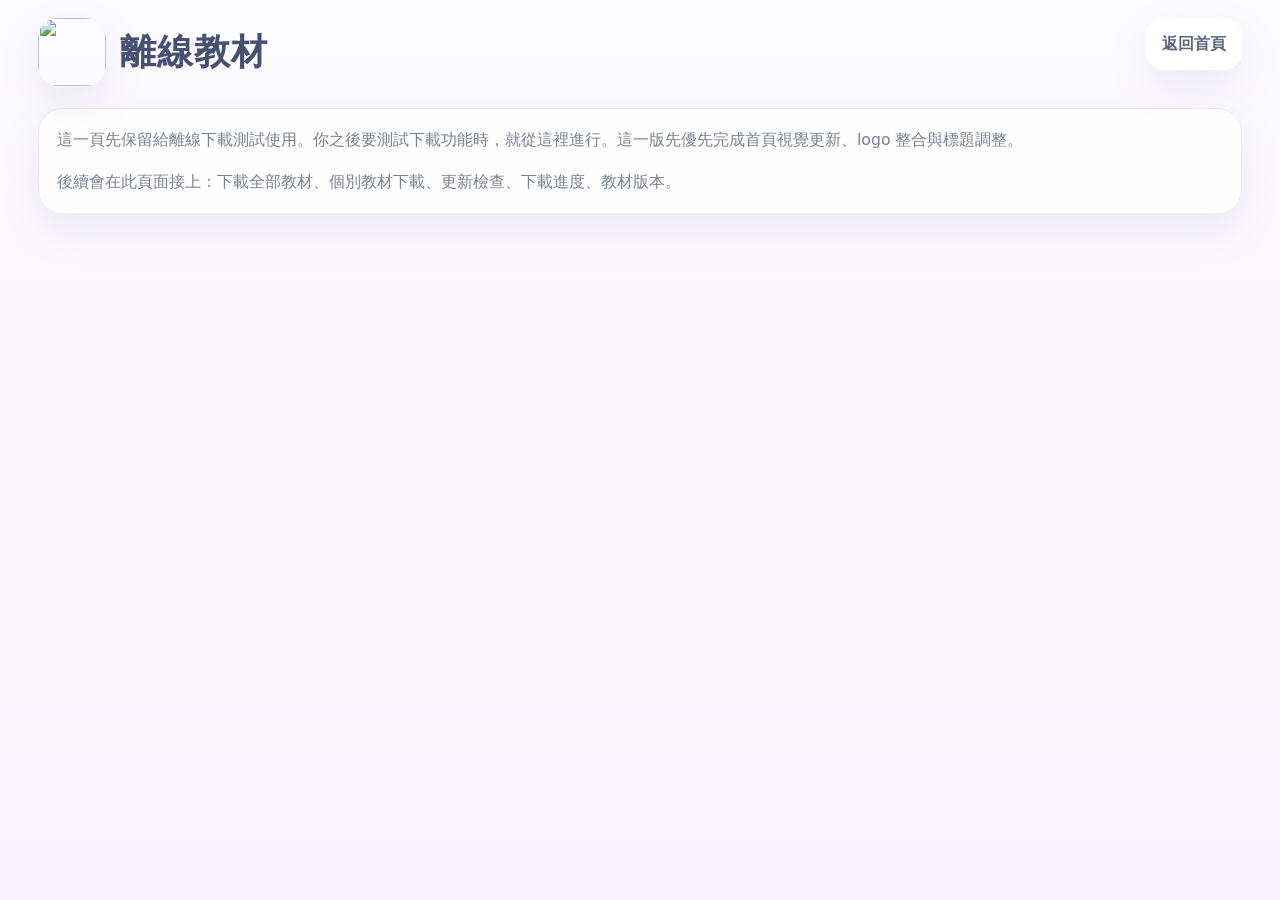
==== offline.html @ 57a9183a "Add files via upload" ====
<!doctype html><html lang="zh-Hant"><head><meta charset="utf-8"><meta name="viewport" content="width=device-width,initial-scale=1,viewport-fit=cover"><title>離線教材｜剛剛の數位小教室</title><link rel="stylesheet" href="./style.css"></head><body><div class="shell"><header class="header"><div class="identity"><img class="app-mark" src="./assets/app-icon-192.png" alt=""><div class="title-wrap"><h1>離線教材</h1></div></div><div class="header-actions"><a class="install-button" href="./index.html"><span>返回首頁</span></a></div></header><section class="meta-panel" style="display:block"><p style="margin:0 0 12px;line-height:1.9">這一頁先保留給離線下載測試使用。你之後要測試下載功能時，就從這裡進行。這一版先優先完成首頁視覺更新、logo 整合與標題調整。</p><p style="margin:0;line-height:1.9">後續會在此頁面接上：下載全部教材、個別教材下載、更新檢查、下載進度、教材版本。</p></section></div></body></html>
---- style.css ----
:root{
  --bg:#f8f5fb; --panel:#ffffffbf; --text:#35425b; --muted:#7a8194; --line:#ece4f2;
  --shadow:0 16px 40px rgba(122,112,146,.12); --radius:28px;
  --rose:#f7dde4; --beige:#f2e4d5; --lavender:#eadcf6; --mint:#dbece6; --blue:#dfe5f4;
  --pink:#f3dfe9; --sand:#f4e7d1; --violet:#e4e2f8; --sage:#dbe9e6;
}
*{box-sizing:border-box}
html,body{margin:0;padding:0;background:linear-gradient(180deg,#fcfbff 0%,#f7f3fa 100%);color:var(--text);font-family:"DFPHaiBao-W3","Hannotate TC","PingFang TC","Microsoft JhengHei",system-ui,sans-serif;}
body{min-height:100dvh}
a{text-decoration:none;color:inherit}
button{font:inherit}
.shell{max-width:1240px;margin:0 auto;padding:18px 18px 36px}
.header{display:flex;justify-content:space-between;gap:18px;align-items:flex-start;margin-bottom:18px;flex-wrap:wrap}
.identity{display:flex;gap:14px;align-items:center;flex:1 1 auto;min-width:290px}
.app-mark{width:68px;height:68px;border-radius:20px;box-shadow:var(--shadow)}
.title-wrap{display:flex;align-items:center;gap:12px;flex-wrap:wrap}
h1{margin:0;font-size:clamp(1.9rem,2.8vw,2.8rem);line-height:1;color:#465073;font-weight:900;letter-spacing:.03em}
h1 .no{display:inline-block;font-size:.48em;transform:rotate(-18deg) translateY(-.45em);transform-origin:center;color:#ec8fb0;margin:0 .08em 0 .02em;font-weight:900}
.logo-cluster{display:flex;align-items:center;gap:10px;flex-wrap:nowrap}
.logo-card,.logo-dot{display:grid;place-items:center;border-radius:18px;background:rgba(255,255,255,.82);box-shadow:0 10px 24px rgba(124,105,140,.11);border:1px solid rgba(241,230,244,.9)}
.logo-card{width:74px;height:74px;padding:8px}
.logo-card img{max-width:100%;max-height:100%;object-fit:contain}
.logo-dot{width:54px;height:54px;padding:8px;background:linear-gradient(180deg,#fff9fb,#fff)}
.logo-dot img{max-width:100%;max-height:100%;object-fit:contain;opacity:.94}
.header-actions{display:flex;align-items:center;gap:12px;flex-wrap:wrap}
.icon-btn,.install-button{border:0;background:#fff;border-radius:18px;box-shadow:var(--shadow);display:flex;align-items:center;justify-content:center;color:#5b6680}
.icon-btn{width:52px;height:52px}
.install-button{padding:0 16px;height:52px;gap:10px;font-weight:800}
.install-button span{white-space:nowrap}
.icon-btn svg,.install-button svg{width:22px;height:22px}
.section-bar{display:flex;align-items:center;gap:14px;margin:8px 0 18px}
.back-button{width:48px;height:48px;border-radius:16px;border:0;background:#fff;box-shadow:var(--shadow);display:grid;place-items:center;color:#66728f}
.section-bar h2{margin:0;font-size:1.55rem;font-weight:900;color:#55607d}
.grid{display:grid;grid-template-columns:repeat(3,minmax(0,1fr));gap:18px}
.card{min-height:138px;border-radius:28px;padding:20px 24px;display:flex;align-items:center;justify-content:center;position:relative;box-shadow:0 12px 30px rgba(137,118,150,.10);border:1px solid rgba(255,255,255,.72);transition:transform .16s ease, box-shadow .16s ease}
.card:hover,.card:focus-visible{transform:translateY(-2px);box-shadow:0 16px 34px rgba(137,118,150,.16)}
.card .name{font-size:2rem;font-weight:900;letter-spacing:.05em;color:#3f4a67;text-align:center}
.card .small{font-size:1.42rem}
.rose{background:var(--rose)} .beige{background:var(--beige)} .lavender{background:var(--lavender)} .mint{background:var(--mint)} .blue{background:var(--blue)} .pink{background:var(--pink)} .sand{background:var(--sand)} .violet{background:var(--violet)} .sage{background:var(--sage)}
.meta-panel{margin-top:22px;background:rgba(255,255,255,.75);border:1px solid rgba(242,232,246,.95);box-shadow:var(--shadow);border-radius:24px;padding:16px 18px;color:var(--muted);font-size:.98rem;display:flex;justify-content:space-between;gap:18px;flex-wrap:wrap}
.dialog{border:0;border-radius:24px;padding:0;max-width:520px;width:min(92vw,520px);box-shadow:0 30px 80px rgba(39,34,54,.22)}
.dialog::backdrop{background:rgba(50,43,64,.42)}
.dialog-body{padding:22px 22px 20px;background:#fff}
.dialog-top{display:flex;align-items:center;justify-content:space-between;gap:12px;margin-bottom:8px}
.dialog-top h2{margin:0;font-size:1.5rem;color:#4f5a78}
.dialog-close{width:40px;height:40px;border:0;border-radius:14px;background:#f7f2fa;color:#67708a}
.steps{list-style:none;padding:8px 0 0;margin:0;display:grid;gap:12px}
.steps li{display:flex;gap:10px;align-items:flex-start;color:#56607c;font-size:1rem}
.step-number{width:28px;height:28px;border-radius:50%;background:#fde4eb;color:#cf6f92;display:grid;place-items:center;font-weight:900;flex:0 0 28px}
.install-note{margin:18px 0 0;color:#8b7484;background:#fff6f8;padding:12px 14px;border-radius:16px;line-height:1.6}
.dialog-done{margin-top:18px;width:100%;height:48px;border:0;border-radius:16px;background:#5f6e97;color:#fff;font-weight:900}
.loading{grid-column:1/-1;text-align:center;color:#8a90a2;padding:38px 0}
@media (max-width:980px){.grid{grid-template-columns:repeat(2,minmax(0,1fr));}.card{min-height:128px}.card .name{font-size:1.8rem}}
@media (max-width:640px){.shell{padding:16px 14px 28px}.grid{grid-template-columns:1fr}.identity{align-items:flex-start}.title-wrap{align-items:flex-start;flex-direction:column;gap:10px}.logo-cluster{gap:8px}.logo-card{width:62px;height:62px}.logo-dot{width:48px;height:48px}.header-actions{width:100%;justify-content:flex-end}.card{min-height:116px}.card .name{font-size:1.65rem}.meta-panel{font-size:.93rem}}
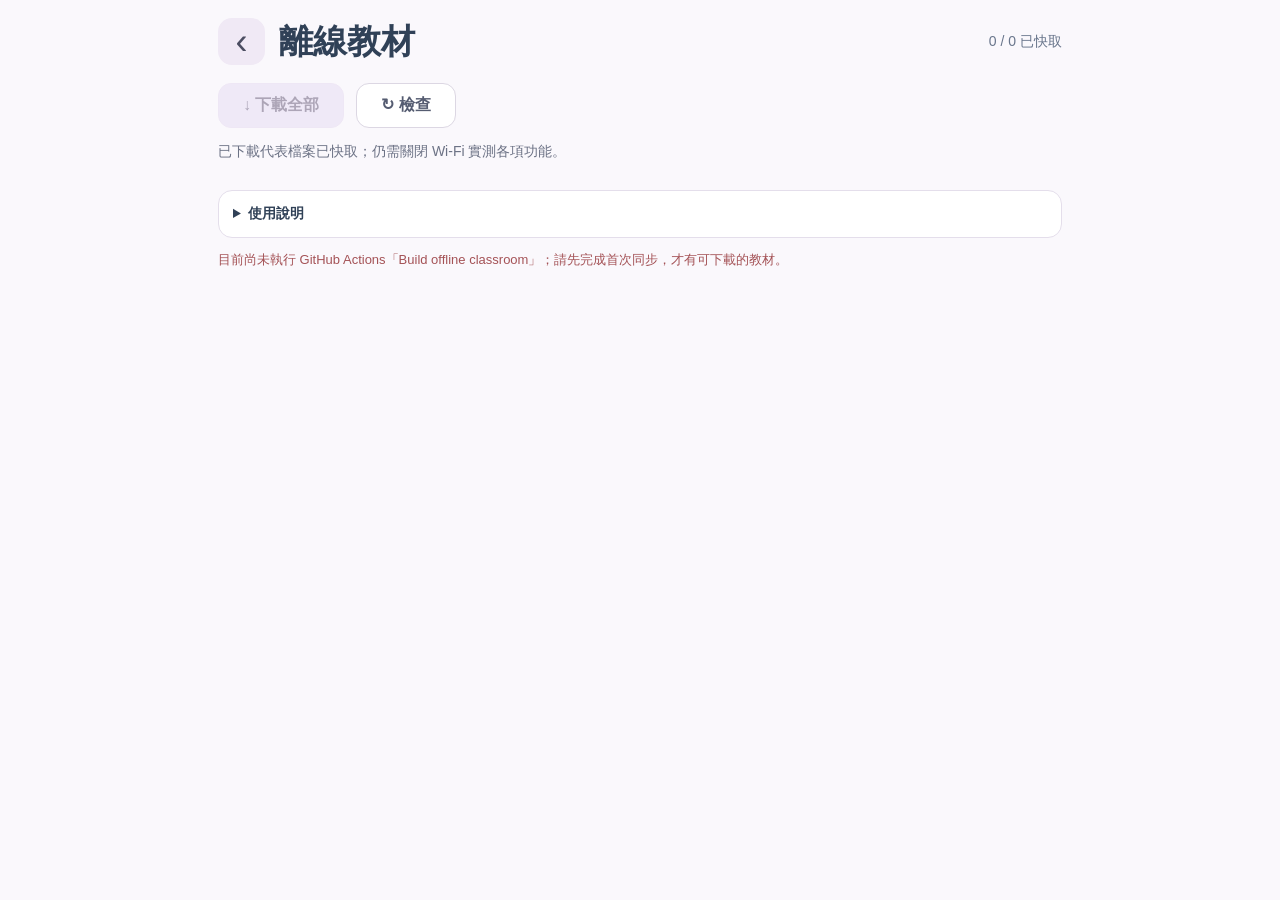
==== commit 63315200: "Add files via upload" ====
--- a/offline.html
+++ b/offline.html
@@ -1 +1,37 @@
-<!doctype html><html lang="zh-Hant"><head><meta charset="utf-8"><meta name="viewport" content="width=device-width,initial-scale=1,viewport-fit=cover"><title>離線教材｜剛剛の數位小教室</title><link rel="stylesheet" href="./style.css"></head><body><div class="shell"><header class="header"><div class="identity"><img class="app-mark" src="./assets/app-icon-192.png" alt=""><div class="title-wrap"><h1>離線教材</h1></div></div><div class="header-actions"><a class="install-button" href="./index.html"><span>返回首頁</span></a></div></header><section class="meta-panel" style="display:block"><p style="margin:0 0 12px;line-height:1.9">這一頁先保留給離線下載測試使用。你之後要測試下載功能時，就從這裡進行。這一版先優先完成首頁視覺更新、logo 整合與標題調整。</p><p style="margin:0;line-height:1.9">後續會在此頁面接上：下載全部教材、個別教材下載、更新檢查、下載進度、教材版本。</p></section></div></body></html>+<!doctype html>
+<html lang="zh-Hant">
+<head>
+ <meta charset="utf-8">
+ <meta name="viewport" content="width=device-width,initial-scale=1,viewport-fit=cover">
+ <meta name="theme-color" content="#faf8fc">
+ <title>離線教材｜剛剛の數位小教室</title>
+ <link rel="stylesheet" href="./offline.css">
+ <link rel="icon" href="./assets/app-icon-192.png">
+ <script src="./offline.js" defer></script>
+</head>
+<body>
+ <main class="page">
+  <header class="topbar">
+   <a class="back" href="./" aria-label="返回小教室">‹</a>
+   <h1>離線教材</h1>
+   <span class="counter" id="counter">讀取中</span>
+  </header>
+  <div class="actions">
+    <button id="download-all" class="primary" disabled>↓ 下載全部</button>
+    <button id="check-all" class="light">↻ 檢查</button>
+  </div>
+  <div class="progress" id="progress-area" hidden>
+    <div class="progress-head"><span id="progress-text">準備下載</span><strong id="progress-percent">0%</strong></div>
+    <progress id="progress-bar" value="0" max="100"></progress>
+  </div>
+  <p id="hint" class="hint">已下載代表檔案已快取；仍需關閉 Wi-Fi 實測各項功能。</p>
+  <div id="list" class="list" aria-live="polite"><p class="hint">正在讀取教材清單…</p></div>
+  <details class="help"><summary>使用說明</summary>
+    <p>請先連上 Wi-Fi，依序為每台 iPad 下載教材。檔案會存入目前瀏覽器或主畫面 App 的儲存空間。下載期間不要關閉畫面。</p>
+    <p>狀態「已快取」只代表列出的靜態檔案都在本機，不保證外部 CDN、遠端 API、動態內容與 3D 模型已完整支援離線。</p>
+    <p>教材修改後，先重新整理此頁，再點「下載更新」。新版本完整下載前會保留舊版，不會提前切換。</p>
+  </details>
+  <p class="error" id="error" role="status"></p>
+ </main>
+</body>
+</html>
--- a/offline.css
+++ b/offline.css
@@ -0,0 +1,2 @@
+:root{font-family:-apple-system,BlinkMacSystemFont,"PingFang TC",sans-serif;background:#faf8fc;color:#304157}
+*{box-sizing:border-box}body{margin:0;min-height:100dvh}button{font:inherit;cursor:pointer}button:disabled{opacity:.45;cursor:not-allowed}.page{max-width:880px;margin:auto;padding:max(18px,env(safe-area-inset-top)) 18px max(22px,env(safe-area-inset-bottom))}.topbar{display:flex;align-items:center;gap:14px;margin-bottom:18px}.topbar h1{font-size:clamp(24px,3vw,34px);margin:0;flex:1}.back{width:47px;height:47px;display:grid;place-items:center;background:#f0e9f5;border-radius:14px;color:#4b4d61;font-size:36px;text-decoration:none;line-height:1}.counter{font-size:14px;color:#68758b}.actions{display:flex;gap:12px;margin-bottom:13px}.actions button,.item button{min-height:45px;border-radius:13px;border:1px solid #dcd7e3;font-weight:700}.actions button{padding:10px 24px}.primary{background:#e3d9f3;border-color:#e1d3ed!important;color:#514365}.light{background:white;color:#555c71}.hint{font-size:14px;color:#6c7285;line-height:1.55;margin:12px 0}.progress{border:1px solid #e2dfe9;border-radius:15px;background:white;padding:13px;margin-bottom:12px}.progress-head{display:flex;justify-content:space-between;font-size:13px;margin-bottom:9px;gap:8px}progress{display:block;appearance:none;width:100%;height:10px;border:0;border-radius:10px;overflow:hidden}progress::-webkit-progress-bar{background:#edf0f6}progress::-webkit-progress-value{background:#7caeab}.list{display:grid;gap:9px}.item{background:white;border:1px solid #ebe5ee;border-radius:15px;display:flex;gap:10px;align-items:center;justify-content:space-between;padding:13px 15px;min-height:74px}.details{flex:1;min-width:0}.name{font-size:18px;font-weight:750;margin-bottom:5px}.meta{font-size:12px;color:#718092;line-height:1.4}.status{font-size:13px;font-weight:650;margin-top:3px}.status.ok{color:#238167}.status.wait{color:#847088}.status.bad{color:#b46d46}.item .download-one{background:#e8edf9;color:#415579;padding:8px 14px;white-space:nowrap}.item .remove{background:#fff;color:#9b5d66;padding:7px 9px;font-size:12px;min-height:40px}.buttons{display:flex;gap:7px;flex-shrink:0}.help{margin-top:15px;padding:14px;border:1px solid #e4deeb;border-radius:14px;background:#fff}.help summary{font-size:14px;font-weight:700;cursor:pointer}.help p{font-size:13px;color:#627083;line-height:1.65}.error{font-size:13px;color:#a45256;white-space:pre-wrap}@media(max-width:580px){.item{align-items:flex-start;flex-direction:column}.buttons{width:100%}.item .download-one{flex:1}.topbar h1{font-size:25px}.actions button{flex:1;padding:8px 10px}}
